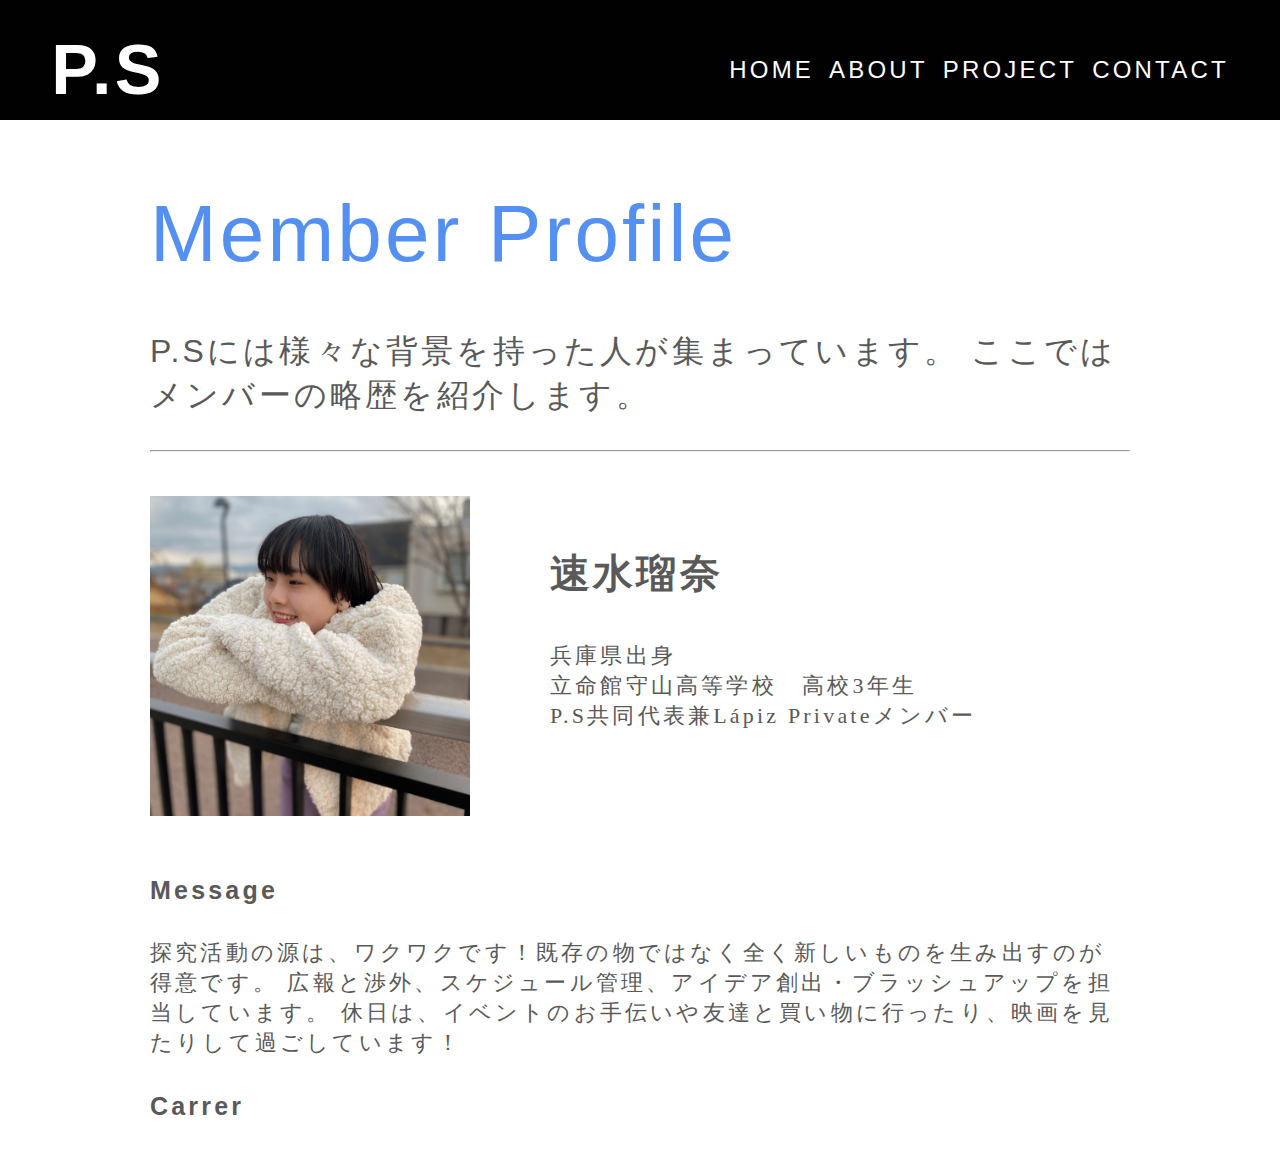
==== about.html @ 2a94a319 "add about" ====
<!DOCTYPE html>
<html lang="en" dir="ltr">

<head>
  <meta charset="utf-8">
  <link rel="stylesheet" href="CSS/style.css" />
  <link rel="icon" type="image/jpg" href="icon.jpg">
  <link rel="apple-touch-icon" sizes="180x180" href="icon.jpg">
  <title>PSホームページ</title>
  <script
  src="https://code.jquery.com/jquery-2.2.4.js"
  integrity="sha256-iT6Q9iMJYuQiMWNd9lDyBUStIq/8PuOW33aOqmvFpqI="
  crossorigin="anonymous">
</script>
<script>
$(function() {
   const hum = $('#hamburger, .close')
   const nav = $('.sp-nav')
   hum.on('click', function(){
      nav.toggleClass('toggle');
   });
});
</script>

</head>
<body>
    <header>
        <h1>
           <a class="headerlink" href="/">P.S</a>
        </h1>
        <nav class="pc_header">
           <ul>
              <li><a class="headerlink" href="index.html">HOME</a></li>
              <li><a class="headerlink" href="about.html">ABOUT</a></li>
              <li><a class="headerlink" href="#">PROJECT</a></li>
              <li><a class="headerlink" href="#">CONTACT</a></li>
           </ul>
        </nav>
        <nav class="sp-nav">
         <ul>
            <li class="phone_li"><a class="headerlink" href="index.html">HOME</a></li>
            <li class="phone_li"><a class="headerlink" href="about.html">ABOUT</a></li>
            <li class="phone_li"><a class="headerlink" href="#">PROJECT</a></li>
            <li class="phone_li"><a class="headerlink" href="#">CONTACT</a></li>
            <li class="phone_li"><a class="headerlink" href="about.html">閉じる</a></li>
         </ul>
       </nav>
        <div id="hamburger">
         <span></span>
      </div>
     </header>
     <h2 class="sentence_title">Member Profile</h2>
     <p class="home_text">
        P.Sには様々な背景を持った人が集まっています。
        ここではメンバーの略歴を紹介します。
     </p>
     <hr>
     <br>
     <br>
     <div class="image">
     <img src="img/runa.jpg">
     </div>
     <div class="profile_text">
        <h3>速水瑠奈</h3>  
        <p class="profile_text_detail">
            兵庫県出身<br>
            立命館守山高等学校　高校3年生<br>
            P.S共同代表兼Lápiz Privateメンバー
        </p>
     </div>
     <h4><b>Message</b></h4>
     <p class="profile_text_detail">
        探究活動の源は、ワクワクです！既存の物ではなく全く新しいものを生み出すのが得意です。
        広報と渉外、スケジュール管理、アイデア創出・ブラッシュアップを担当しています。
        休日は、イベントのお手伝いや友達と買い物に行ったり、映画を見たりして過ごしています！
    </p>
    <h4><b>Carrer</b></h4>
    </body>
---- CSS/style.css ----
@charset "utf-8";
* {
   box-sizing: border-box;
}
body {
   margin: 0;
   padding: 0;
   font-family: "Hiragino Kaku Gothic Pro", "ヒラギノ角ゴ Pro W3", メイリオ, Meiryo, "ＭＳ Ｐゴシック", "Helvetica Neue", Helvetica, Arial, sans-serif;
   background-color: white;
   letter-spacing : 0.2em;
}
header {
   padding: 30px 4% 10px;
  
   top: 0;
   width: 100%;
   background-color: #010101;
   display: flex;
   align-items: center;
}
h1 {
   margin: 0; padding: 0;
   font-size: 70px;
}
.headerlink{	
   text-decoration: none;
   color: #fff;
}
nav {
   margin: 0 0 0 auto;
}
ul {
   list-style: none;
   margin: 0;
   display: flex;
}
li {
   margin: 0 0 0 15px;
   font-size: 24px;
}
.main-visual {
   display: flex;
   justify-content: center;
   align-items: center;
   height: 100vh;
   background: url('toppage.jpg') top center / cover no-repeat;
}
h2 {
   margin: 0;
   font-size: 50px;
   font-weight: normal;
   color: #fff;
}

.sp-nav {
   display: none;
}
.home_text{
   margin-left: 150px;
   margin-right: 150px;
   font-size: 32px;
   color: #595959;
}
hr{
   margin-left: 150px;
   margin-right: 150px;
}
h3{
   font-size: 40px;
   margin-top: 50px;
   
}
.home_text_link{
   color: #5490F2;
   text-decoration: none;
}
.detaillink{
   color: white;
   background-color: #5490F2;
   padding:20px;
   font-size: 30px;
   border-radius: 20px;
   text-decoration: none;
}





.image img{
   width: 25%;
   margin-left: 150px;
   float: left;
   margin-right: 80px;
   margin-bottom: 60px;
}
.sentence_title{
   margin-top: 50px;
   color: #5490F2;
   text-align: left;
   font-size: 80px;;
   margin-left: 150px;
}
.profile_text{
   color: #595959;
   font-family: "ヒラギノ角ゴ Pro W3" ;
}
.profile_text_detail{
   margin-left: 150px;
   margin-right: 150px;
   font-size: 22px;
   color: #595959;
}
h4{
   margin-left: 150px;
   font-size: 25px;
   color: #595959;
   clear: left;
}
@media screen and (max-width: 980px) {
   .pc_header {
      display: none;
   }
   .sp-nav {
      z-index: 1;
      position: fixed;
      top: 0;
      left: 0;
      width: 100%;
      height: 100vh;
      display: block;
      width: 100%;
      background: rgba(0, 0, 0, .8);
      opacity: 0;
      transform: translateY(-100%);
      transition: all .2s ease-in-out;
   }
   .phone_li{
      font-size: 50px;
   }
   #hamburger {
      position: relative;
      display: block;
      width: 60px;
      height: 50px;
      margin: 0 0 0 auto;
   }
   #hamburger span {
      position: absolute;
      top: 50%;
      left: 0;
      display: block;
      width: 100%;
      height: 6px;
      background-color: #fff;
      transform: translateY(-50%);
   }
   #hamburger::before {
      content: '';
      display: block;
      position: absolute;
      top: 0;
      left: 0;
      width: 100%;
      height: 6px;
      background-color: #fff;
   }
   #hamburger::after {
      content: '';
      display: block;
      position: absolute;
      bottom: 0;
      left: 0;
      width: 100%;
      height: 6px;
      background-color: #fff;
   }
   /*スマホメニュー*/
   .sp-nav ul {
      padding: 0;
      display: flex;
      flex-direction: column;
      justify-content: center;
      align-items: center;
      height: 100%;
   }
   .sp-nav li {
      margin: 0;
      padding: 0;
   }
   .sp-nav li span {
      font-size: 50px;
      color: #fff;
   }
   .sp-nav li a, .sp-nav li span {
      display: block;
      padding: 20px 0;
   }
 
   }
   .toggle {
      transform: translateY( 0 );
      opacity: 1;
   }
   .main-visual {
      padding: 0 4%;
   }
   h2 {
      line-height: 1.6;
      text-align: center;
   }
}
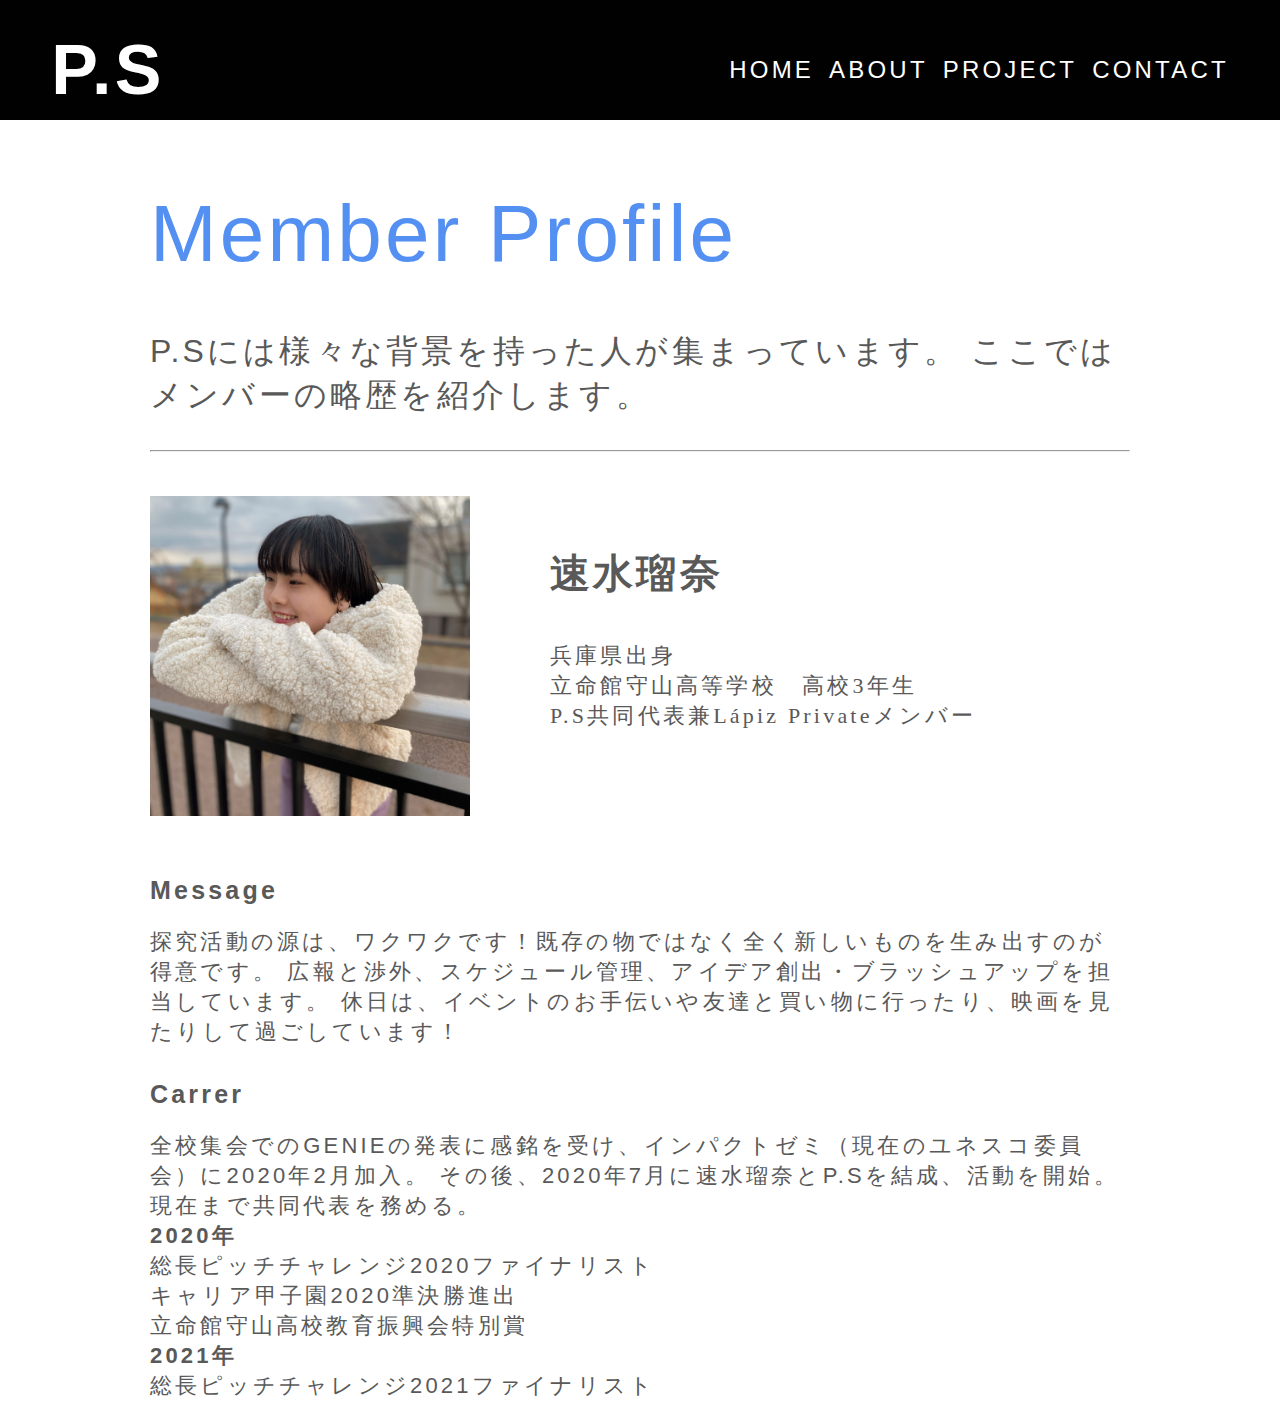
==== commit 79bf33b9: "add profile" ====
--- a/about.html
+++ b/about.html
@@ -75,4 +75,14 @@
         休日は、イベントのお手伝いや友達と買い物に行ったり、映画を見たりして過ごしています！
     </p>
     <h4><b>Carrer</b></h4>
+    <p class="profile_text_detail">
+    全校集会でのGENIEの発表に感銘を受け、インパクトゼミ（現在のユネスコ委員会）に2020年2月加入。
+    その後、2020年7月に速水瑠奈とP.Sを結成、活動を開始。現在まで共同代表を務める。<br>
+    <b>2020年</b><br>
+    総長ピッチチャレンジ2020ファイナリスト<br>
+    キャリア甲子園2020準決勝進出<br>
+    立命館守山高校教育振興会特別賞<br>
+    <b>2021年</b><br>
+    総長ピッチチャレンジ2021ファイナリスト<br>
+    </p>
     </body> --- a/CSS/style.css
+++ b/CSS/style.css
@@ -113,6 +113,7 @@
 }
 h4{
    margin-left: 150px;
+   margin-bottom: 0px;
    font-size: 25px;
    color: #595959;
    clear: left;
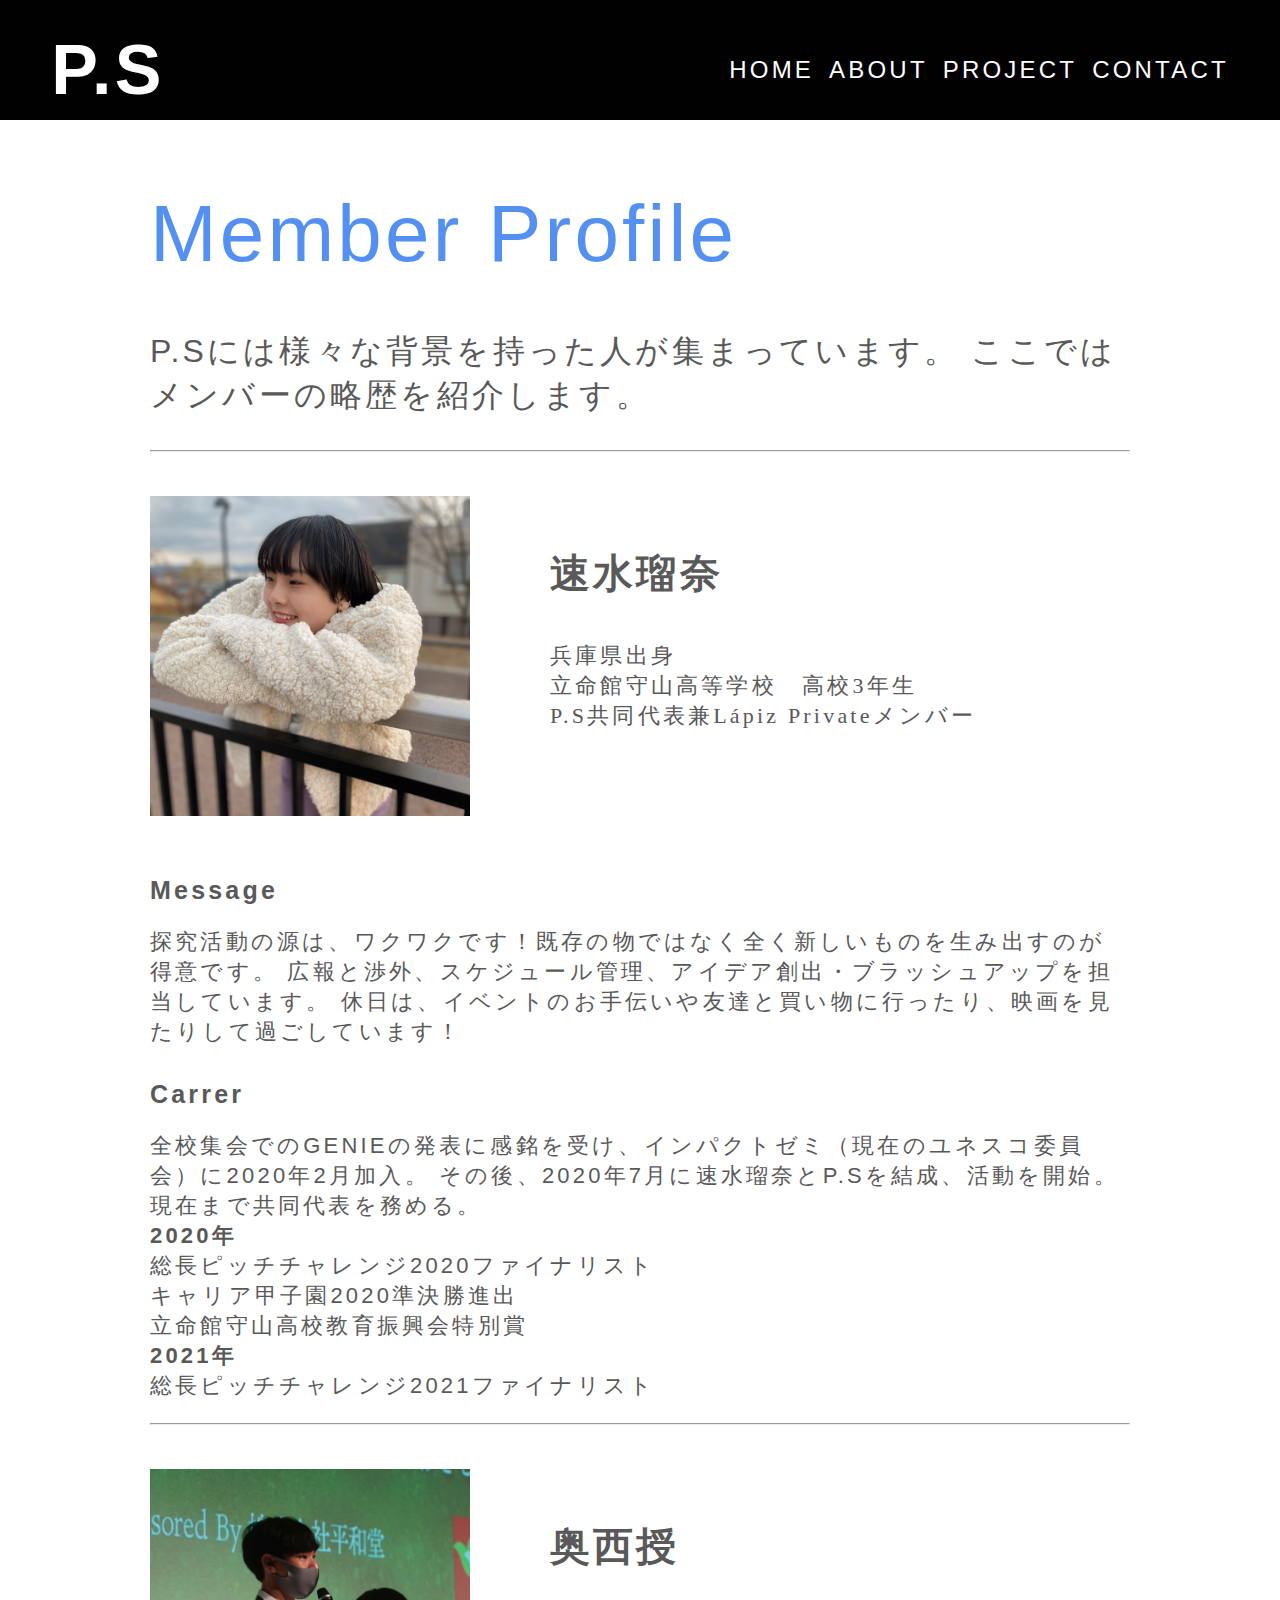
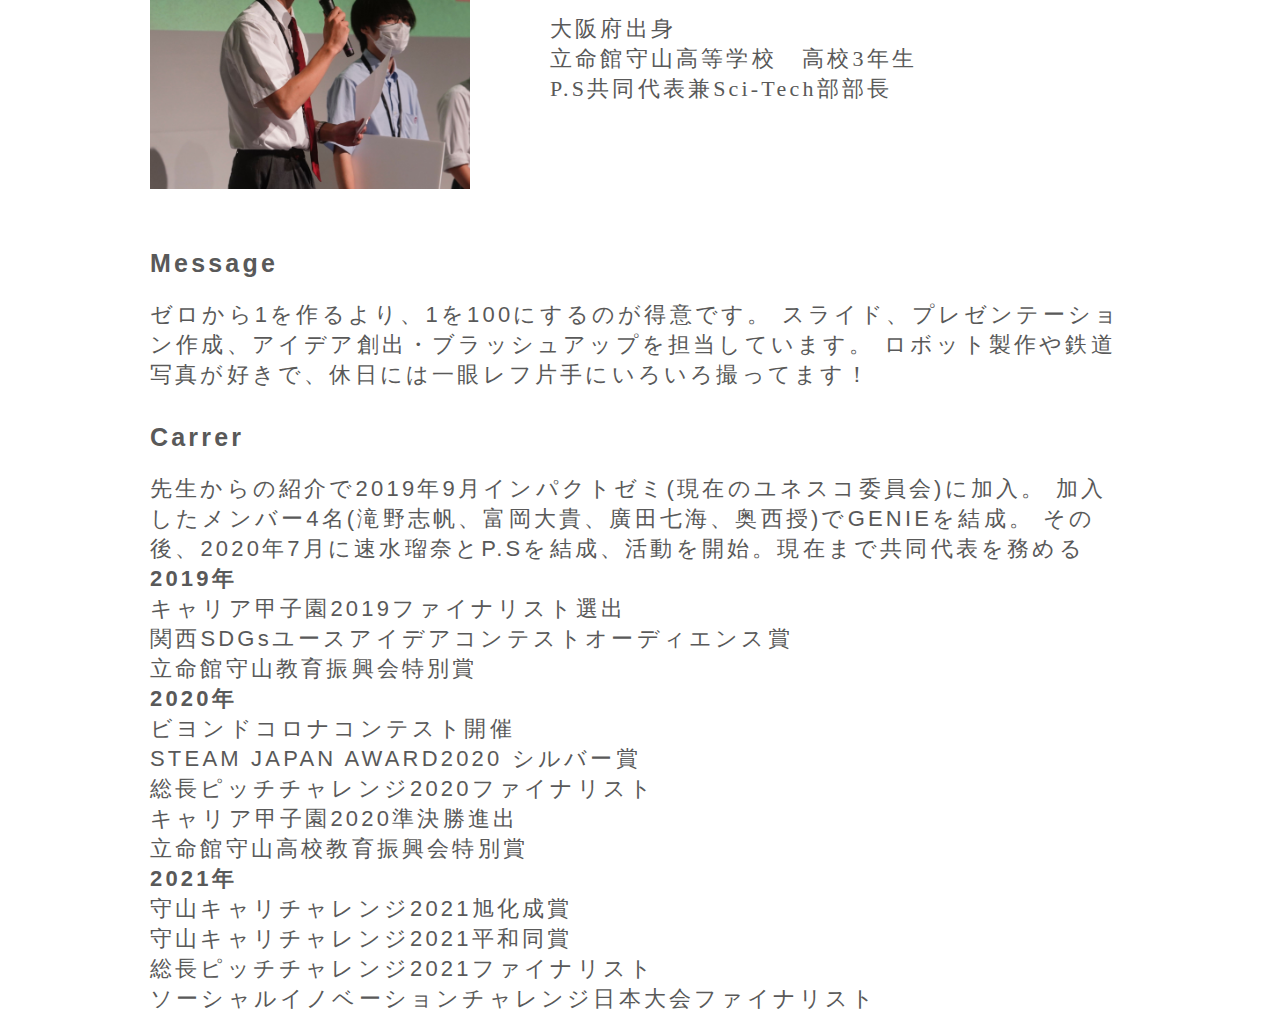
==== commit 1d35ebf8: "add profile" ====
--- a/about.html
+++ b/about.html
@@ -57,7 +57,7 @@
      <hr>
      <br>
      <br>
-     <div class="image">
+     <div class="image_pc">
      <img src="img/runa.jpg">
      </div>
      <div class="profile_text">
@@ -85,4 +85,45 @@
     <b>2021年</b><br>
     総長ピッチチャレンジ2021ファイナリスト<br>
     </p>
+    <hr>
+    <br>
+    <br>
+    <div class="image_pc">
+    <img src="img/sazuka.jpg">
+    </div>
+    <div class="profile_text">
+       <h3>奥西授</h3>  
+       <p class="profile_text_detail">
+           大阪府出身<br>
+           立命館守山高等学校　高校3年生<br>
+           P.S共同代表兼Sci-Tech部部長
+       </p>
+    </div>
+    <h4><b>Message</b></h4>
+    <p class="profile_text_detail">
+        ゼロから1を作るより、1を100にするのが得意です。
+        スライド、プレゼンテーション作成、アイデア創出・ブラッシュアップを担当しています。
+        ロボット製作や鉄道写真が好きで、休日には一眼レフ片手にいろいろ撮ってます！
+   </p>
+   <h4><b>Carrer</b></h4>
+   <p class="profile_text_detail">
+    先生からの紹介で2019年9月インパクトゼミ(現在のユネスコ委員会)に加入。
+    加入したメンバー4名(滝野志帆、富岡大貴、廣田七海、奥西授)でGENIEを結成。
+    その後、2020年7月に速水瑠奈とP.Sを結成、活動を開始。現在まで共同代表を務める<br>
+    <b>2019年</b><br>
+    キャリア甲子園2019ファイナリスト選出<br>
+    関西SDGsユースアイデアコンテストオーディエンス賞<br>
+    立命館守山教育振興会特別賞<br>
+    <b>2020年</b><br>
+    ビヨンドコロナコンテスト開催<br>
+    STEAM JAPAN AWARD2020 シルバー賞<br>
+    総長ピッチチャレンジ2020ファイナリスト<br>
+    キャリア甲子園2020準決勝進出<br>
+    立命館守山高校教育振興会特別賞<br>
+    <b>2021年</b><br>
+    守山キャリチャレンジ2021旭化成賞<br>
+    守山キャリチャレンジ2021平和同賞<br>
+    総長ピッチチャレンジ2021ファイナリスト<br>
+    ソーシャルイノベーションチャレンジ日本大会ファイナリスト<br>
+   </p>
     </body> --- a/CSS/style.css
+++ b/CSS/style.css
@@ -68,7 +68,8 @@
 h3{
    font-size: 40px;
    margin-top: 50px;
-   
+   color: #595959;
+   margin-left: 150px;
 }
 .home_text_link{
    color: #5490F2;
@@ -87,13 +88,14 @@
 
 
 
-.image img{
+.image_pc img{
    width: 25%;
    margin-left: 150px;
    float: left;
    margin-right: 80px;
    margin-bottom: 60px;
 }
+
 .sentence_title{
    margin-top: 50px;
    color: #5490F2;
@@ -122,6 +124,12 @@
    .pc_header {
       display: none;
    }
+   .image_pc img{
+     width: 100%;
+     margin: 0px;
+     clear: left;
+   }
+   
    .sp-nav {
       z-index: 1;
       position: fixed;
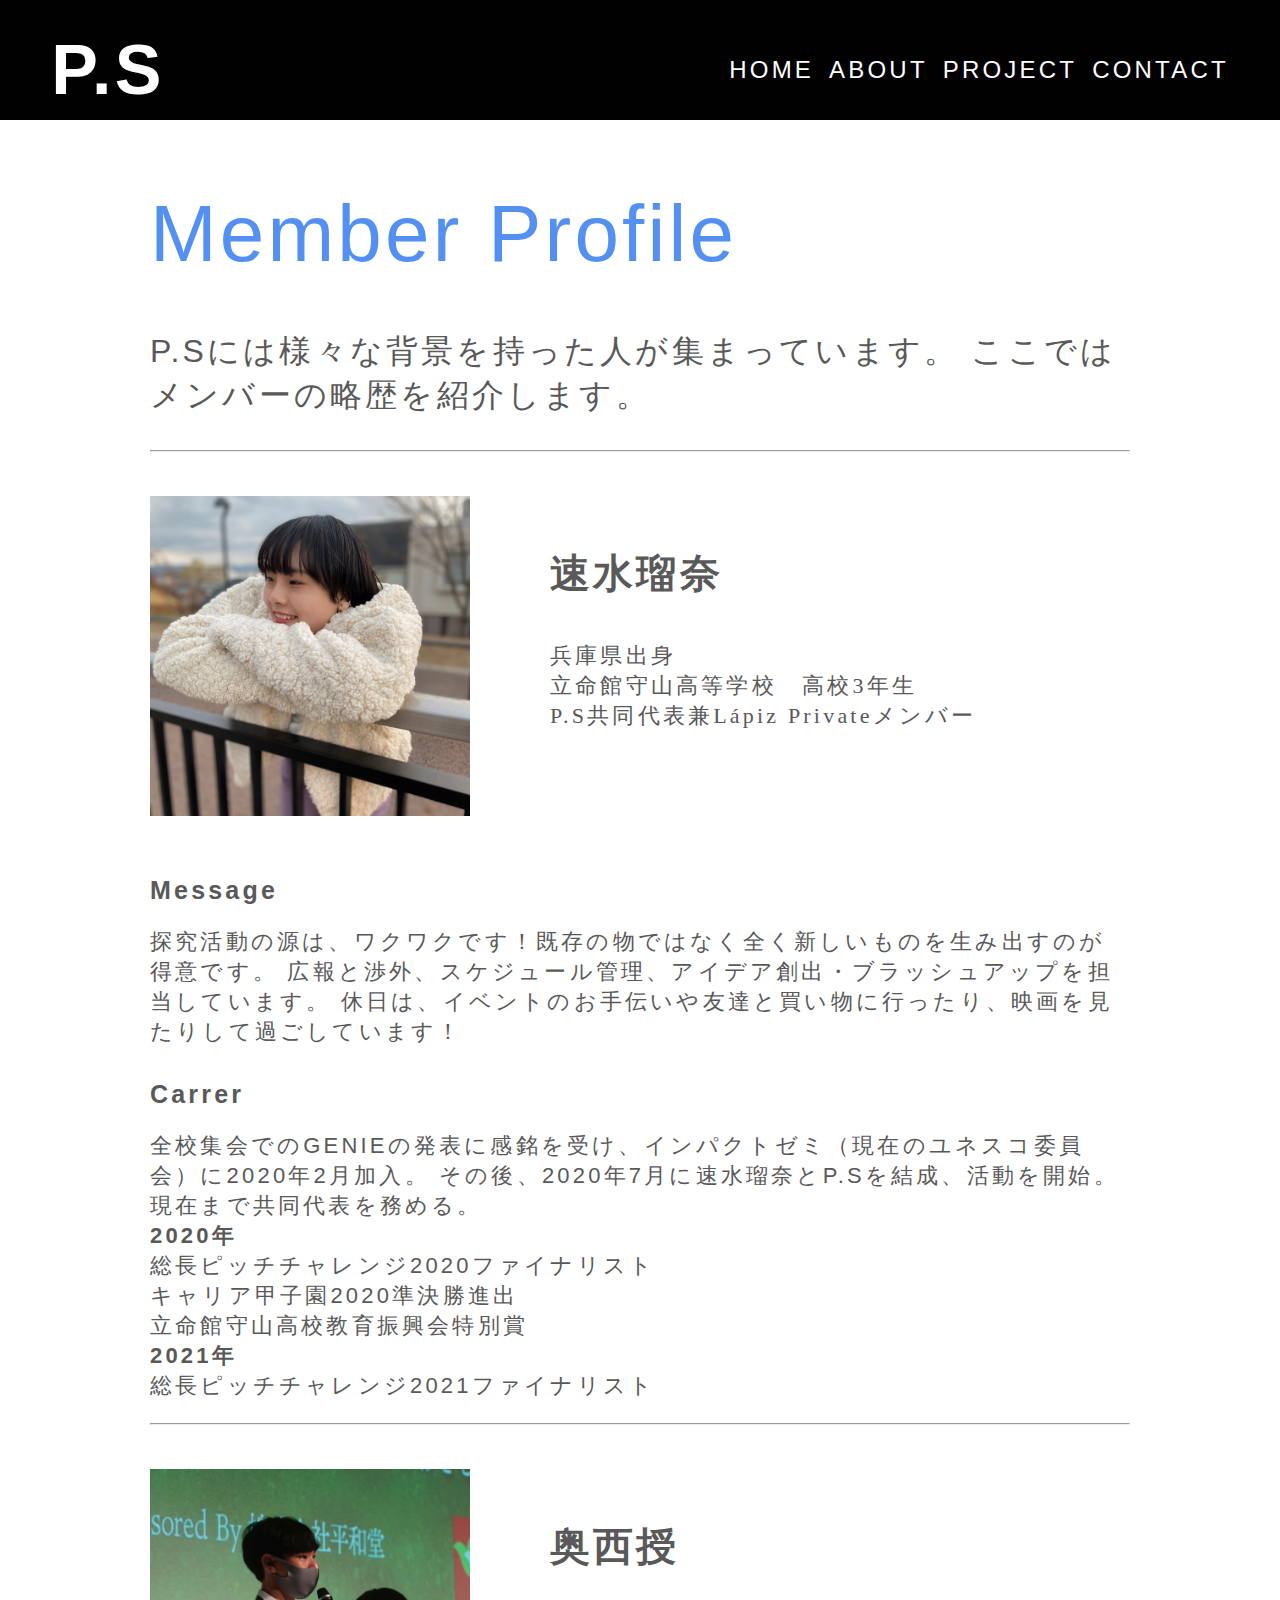
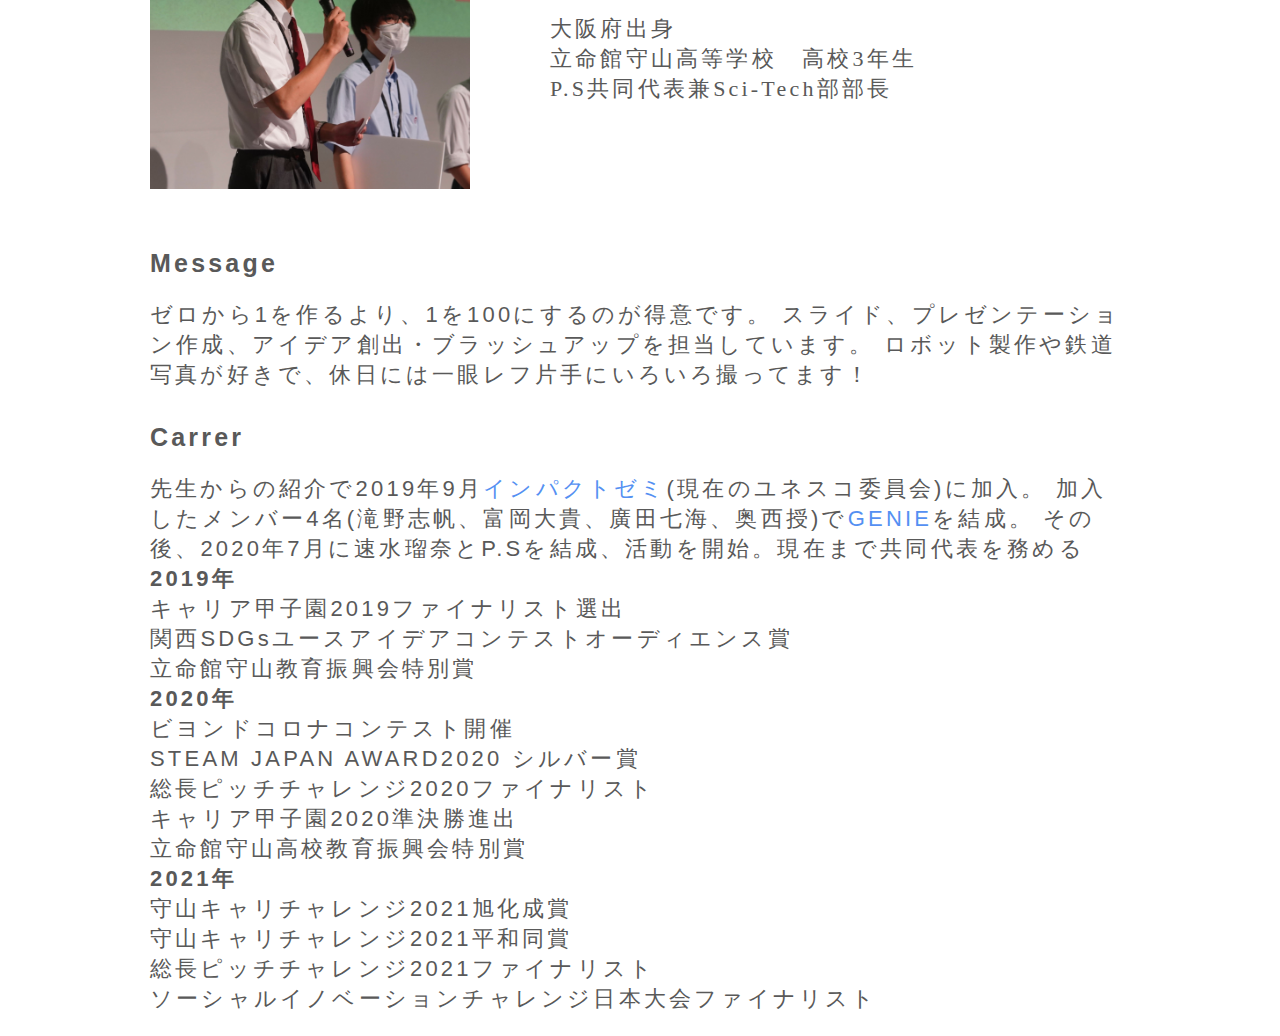
==== commit edc1095c: "add profile link" ====
--- a/about.html
+++ b/about.html
@@ -107,8 +107,8 @@
    </p>
    <h4><b>Carrer</b></h4>
    <p class="profile_text_detail">
-    先生からの紹介で2019年9月インパクトゼミ(現在のユネスコ委員会)に加入。
-    加入したメンバー4名(滝野志帆、富岡大貴、廣田七海、奥西授)でGENIEを結成。
+    先生からの紹介で2019年9月<a class="home_text_link" href="https://impactlab.jp/impact_semi">インパクトゼミ</a>(現在のユネスコ委員会)に加入。
+    加入したメンバー4名(滝野志帆、富岡大貴、廣田七海、奥西授)で<a class="home_text_link" href="https://impact-rits.github.io/genie.github.io/index.html">GENIE</a>を結成。
     その後、2020年7月に速水瑠奈とP.Sを結成、活動を開始。現在まで共同代表を務める<br>
     <b>2019年</b><br>
     キャリア甲子園2019ファイナリスト選出<br>
--- a/CSS/style.css
+++ b/CSS/style.css
@@ -70,6 +70,7 @@
    margin-top: 50px;
    color: #595959;
    margin-left: 150px;
+   margin-right: 150px;
 }
 .home_text_link{
    color: #5490F2;
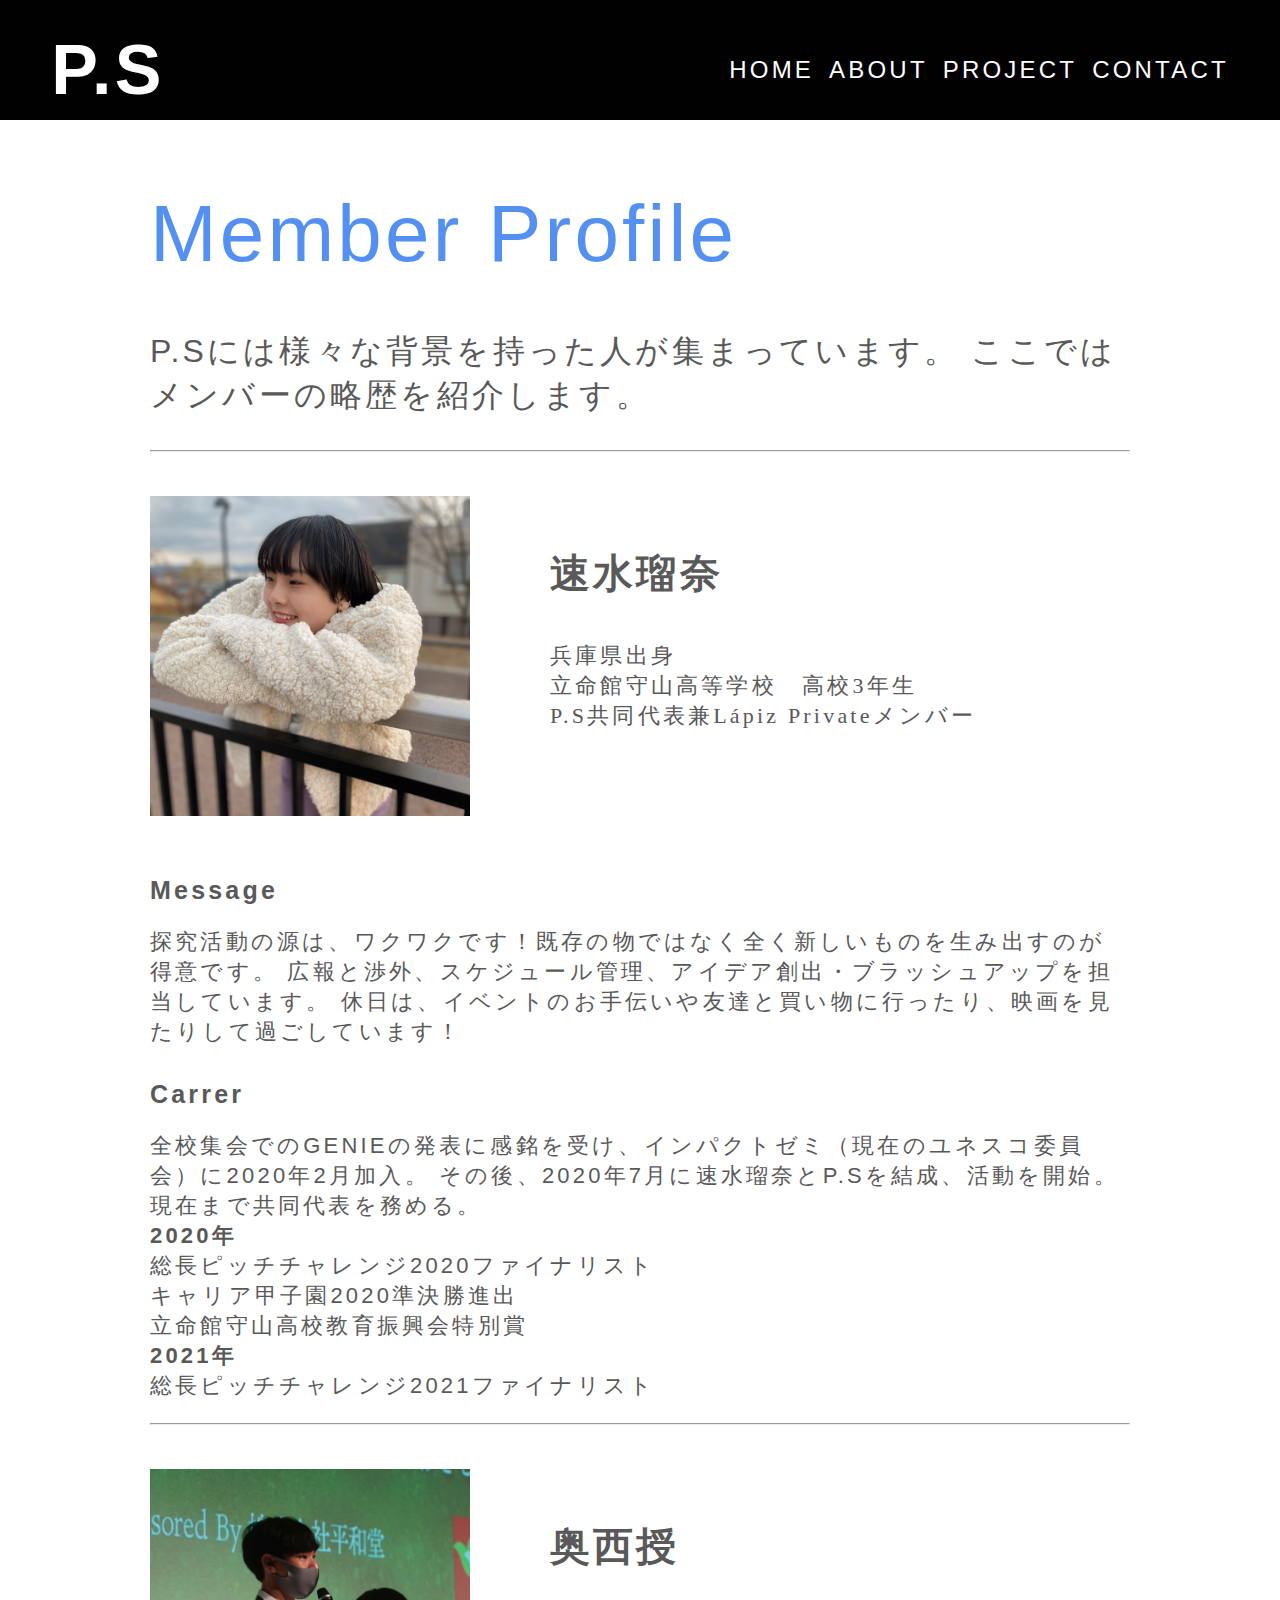
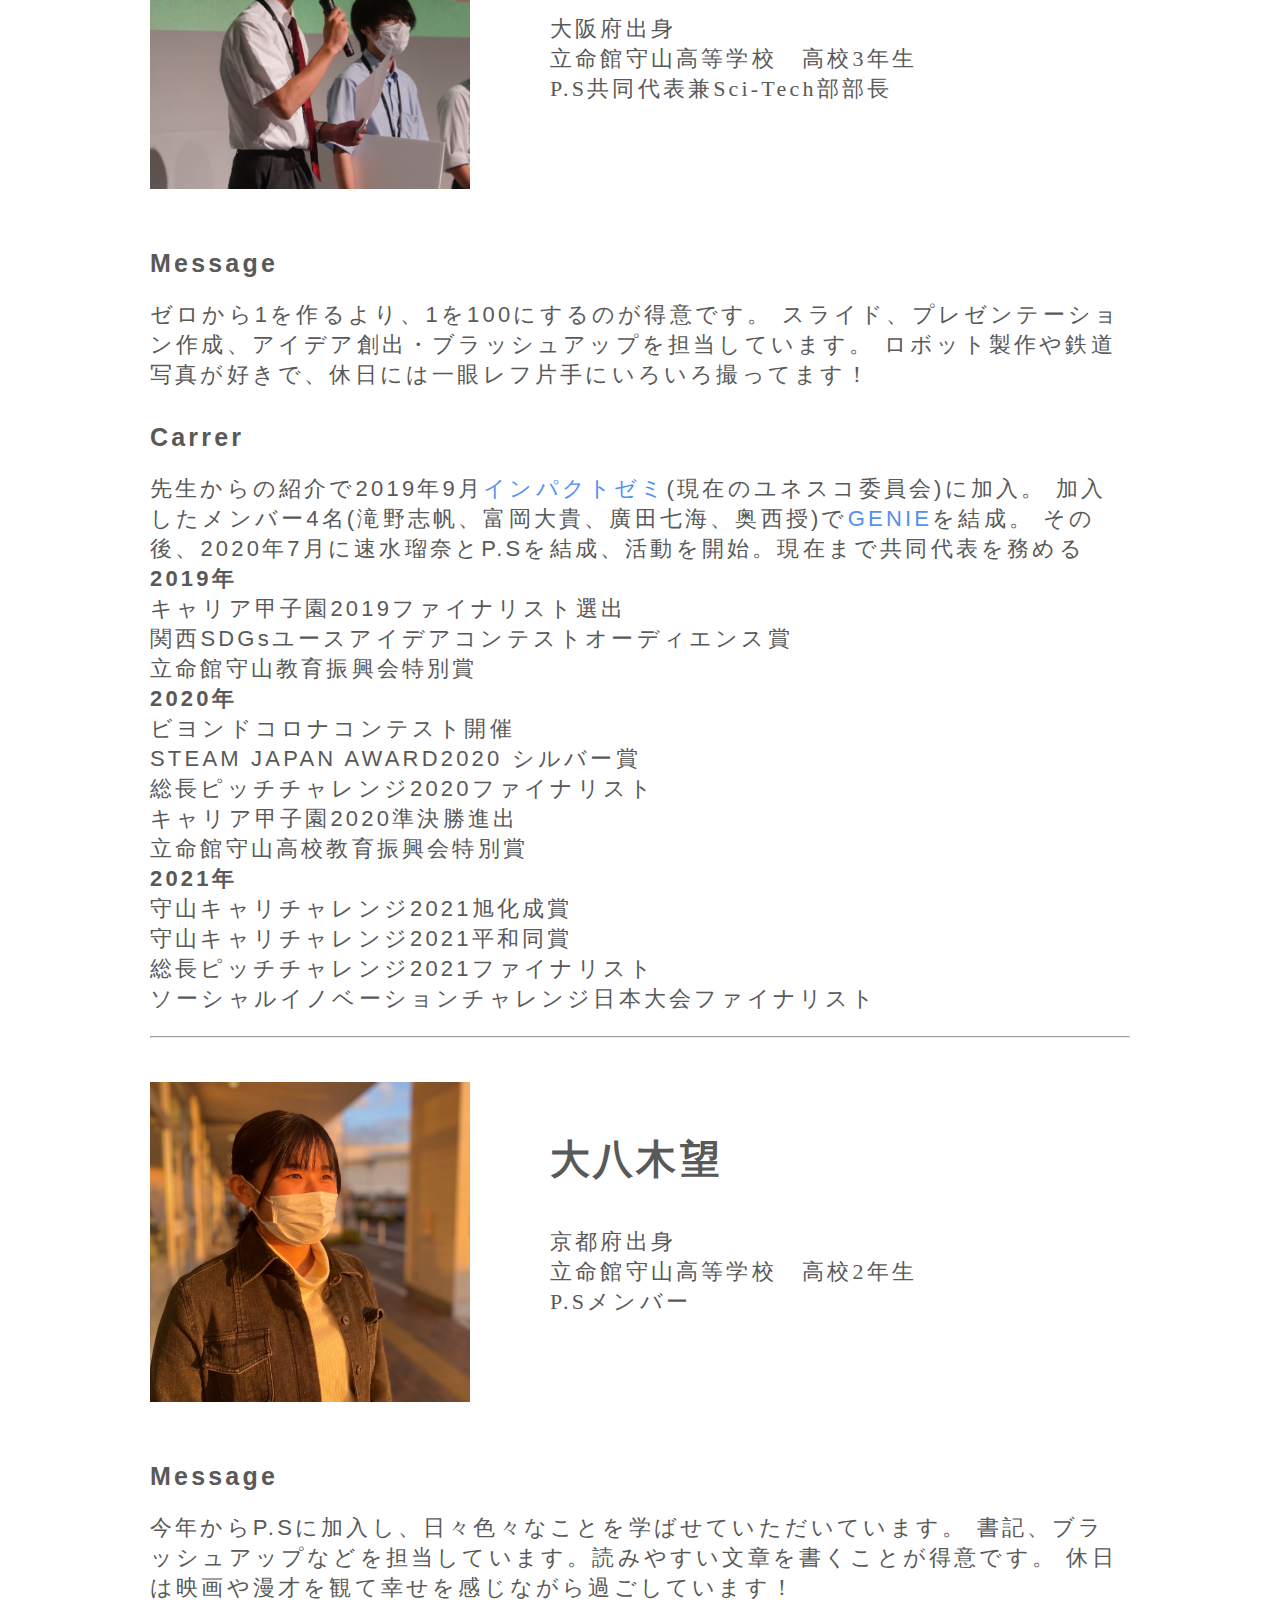
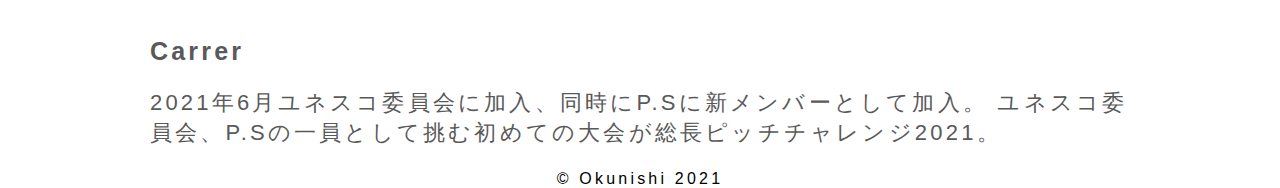
==== commit fc473aa5: "ver1.0" ====
--- a/about.html
+++ b/about.html
@@ -32,16 +32,16 @@
            <ul>
               <li><a class="headerlink" href="index.html">HOME</a></li>
               <li><a class="headerlink" href="about.html">ABOUT</a></li>
-              <li><a class="headerlink" href="#">PROJECT</a></li>
-              <li><a class="headerlink" href="#">CONTACT</a></li>
+              <li><a class="headerlink" href="project.html">PROJECT</a></li>
+              <li><a class="headerlink" href="mailto:p.s.official.1006@gmail.com">CONTACT</a></li>
            </ul>
         </nav>
         <nav class="sp-nav">
          <ul>
             <li class="phone_li"><a class="headerlink" href="index.html">HOME</a></li>
             <li class="phone_li"><a class="headerlink" href="about.html">ABOUT</a></li>
-            <li class="phone_li"><a class="headerlink" href="#">PROJECT</a></li>
-            <li class="phone_li"><a class="headerlink" href="#">CONTACT</a></li>
+            <li class="phone_li"><a class="headerlink" href="project.html">PROJECT</a></li>
+            <li class="phone_li"><a class="headerlink" href="mailto:p.s.official.1006@gmail.com">CONTACT</a></li>
             <li class="phone_li"><a class="headerlink" href="about.html">閉じる</a></li>
          </ul>
        </nav>
@@ -58,7 +58,7 @@
      <br>
      <br>
      <div class="image_pc">
-     <img src="img/runa.jpg">
+     <img src="img/runa.jpg"　alt="速水瑠奈">
      </div>
      <div class="profile_text">
         <h3>速水瑠奈</h3>  
@@ -89,7 +89,7 @@
     <br>
     <br>
     <div class="image_pc">
-    <img src="img/sazuka.jpg">
+    <img src="img/sazuka.jpg" alt="奥西授">
     </div>
     <div class="profile_text">
        <h3>奥西授</h3>  
@@ -126,4 +126,34 @@
     総長ピッチチャレンジ2021ファイナリスト<br>
     ソーシャルイノベーションチャレンジ日本大会ファイナリスト<br>
    </p>
-    </body> +   <hr>
+    <br>
+    <br>
+   <div class="image_pc">
+    <img src="img/nozomi.jpg" alt="大八木望">
+    </div>
+    <div class="profile_text">
+       <h3>大八木望</h3>  
+       <p class="profile_text_detail">
+           京都府出身<br>
+           立命館守山高等学校　高校2年生<br>
+           P.Sメンバー
+       </p>
+    </div>
+    <h4><b>Message</b></h4>
+    <p class="profile_text_detail">
+        今年からP.Sに加入し、日々色々なことを学ばせていただいています。
+        書記、ブラッシュアップなどを担当しています。読みやすい文章を書くことが得意です。
+        休日は映画や漫才を観て幸せを感じながら過ごしています！
+   </p>
+   <h4><b>Carrer</b></h4>
+   <p class="profile_text_detail">
+    2021年6月ユネスコ委員会に加入、同時にP.Sに新メンバーとして加入。
+    ユネスコ委員会、P.Sの一員として挑む初めての大会が総長ピッチチャレンジ2021。
+   </p>
+   <center>
+    <footer>
+        &copy; Okunishi 2021
+      </footer>
+    </center>
+</body> --- a/CSS/style.css
+++ b/CSS/style.css
@@ -1,3 +1,10 @@
+@keyframes fadeIn { /*animation-nameで設定した値を書く*/
+
+   0% {opacity: 0} /*アニメーション開始時は不透明度0%*/
+ 
+   100% {opacity: 1} /*アニメーション終了時は不透明度100%*/
+ 
+ }
 @charset "utf-8";
 * {
    box-sizing: border-box;
@@ -51,6 +58,9 @@
    font-weight: normal;
    color: #fff;
 }
+footer{
+   clear: both;
+}
 
 .sp-nav {
    display: none;
@@ -121,6 +131,26 @@
    color: #595959;
    clear: left;
 }
+
+.project_box img{
+   width: 30%;
+   float: left;
+   margin: 20px;
+   border: #BFBFBF 1px solid;
+   animation: fadeIn 2s linear 0.3s 1 normal;
+}
+
+.project_top_img img{
+   width: 50%;
+}
+.project_box_1 img{
+   width: 95%;
+   margin: 20px;
+}
+
+#pitch_photo img{
+   width:80%;
+}
 @media screen and (max-width: 980px) {
    .pc_header {
       display: none;
@@ -129,8 +159,13 @@
      width: 100%;
      margin: 0px;
      clear: left;
-   }
-   
+     text-align: center;
+   }
+   .project_box img{
+      width: 95%;
+      margin: 20px;
+      border: #BFBFBF 1px solid;
+   }
    .sp-nav {
       z-index: 1;
       position: fixed;
@@ -219,4 +254,5 @@
       line-height: 1.6;
       text-align: center;
    }
-}
+   
+}
